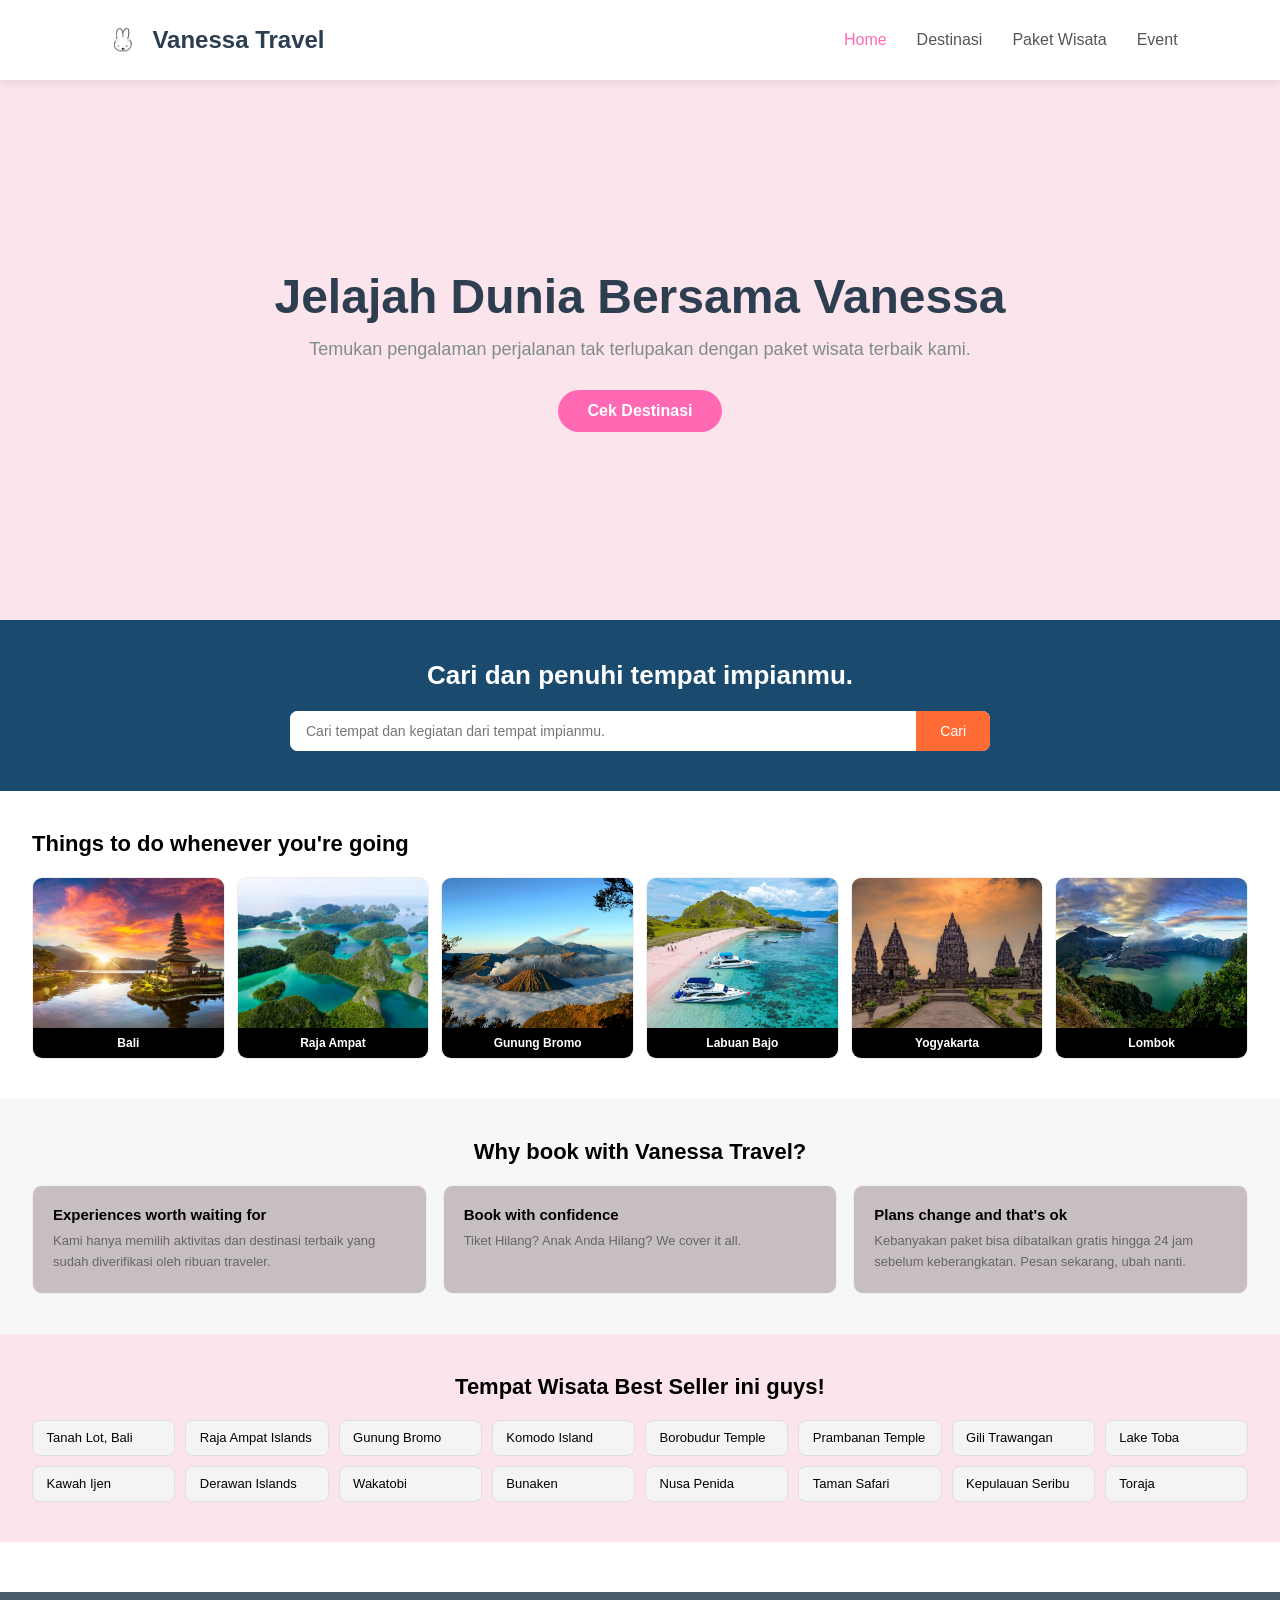
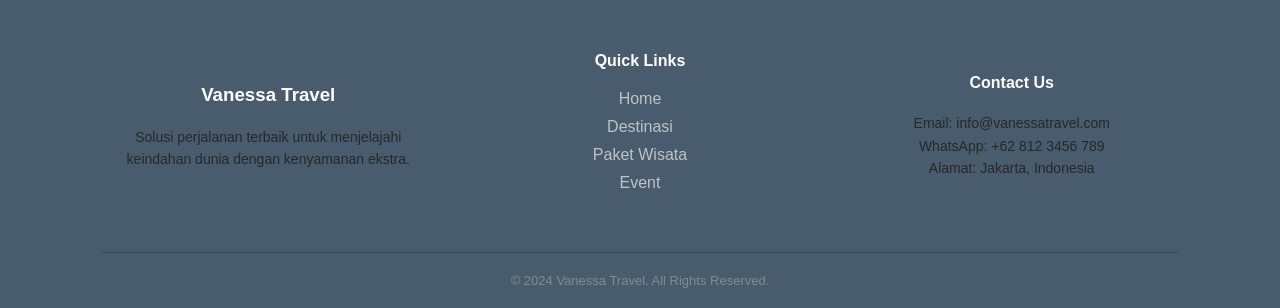
==== index.html @ c4356807 "project grid" ====
<!doctype html>
<html lang="en">

<head>
    <meta charset="UTF-8" />
    <meta name="viewport" content="width=device-width, initial-scale=1.0" />
    <title>Vanessa Travel - Jelajah Dunia</title>
    <link rel="stylesheet" href="css/vc.css">
</head>
<body>

    <header class="navbar-container">
        <div class="logo">
            <img src="Assets/logo.jpg" alt="Logo" class="logo-img">
            <span class="brand-name">Vanessa Travel</span>
        </div>
        
        <nav>
            <ul class="nav-links">
                <li><a href="index.html" class="active">Home</a></li>
                <li><a href="Destinasi.html">Destinasi</a></li>
                <li><a href="Paket Wisata.html">Paket Wisata</a></li>
                <li><a href="Event.html">Event</a></li>
            </ul>
        </nav>
    </header>

    <section class="hero-section">
        <div class="hero-content">
            <h1>Jelajah Dunia Bersama Vanessa</h1>
            <p>Temukan pengalaman perjalanan tak terlupakan dengan paket wisata terbaik kami.</p>
            <a href="Destinasi.html" class="btn-order">Cek Destinasi</a>
        </div>
    </section> 

    <section class="discover-section">
        <h2>Cari dan penuhi tempat impianmu.</h2>
        <div class="search-bar">
            <input type="text" placeholder="Cari tempat dan kegiatan dari tempat impianmu." />
            <button>Cari</button>
        </div>
    </section>

    <section class="things-section">
        <h2>Things to do whenever you're going</h2>
        <div class="city-grid">
            <div class="city-card">
                <div class="img-wrapper">
                    <img src="Assets/bali.jpg">
                    <p>Bali</p>
                <div class="city-details">
                    <h3>Bali</h3>
                    <p>Bali, atau yang dijuluki Pulau Dewata, adalah provinsi di Indonesia yang beribu kota di Denpasar. Terkenal secara global sebagai destinasi pariwisata utama, Bali memadukan keindahan alam tropis, pantai berpasir putih, pegunungan vulkanik yang subur, dan kekayaan budaya Hindu yang sangat kental.</p>
                </div>
                </div>
            </div>
            <div class="city-card">
                <div class="img-wrapper">
                    <img src="Assets/rajaampat.jpeg">
                    <p>Raja Ampat</p>
                    <div class="city-details">
                        <h3>Raja Ampat</h3>
                        <p>Raja Ampat adalah gugusan kepulauan spektakuler di Provinsi Papua Barat Daya, Indonesia, yang terkenal sebagai pusat keanekaragaman hayati laut terkaya di dunia. Kawasan ini merupakan rumah bagi lebih dari 1.500 spesies ikan dan 75% dari seluruh spesies karang keras yang ada di bumi.</p>
                </div>
                </div>
            </div>
            <div class="city-card">
                <div class="img-wrapper">
                    <img src="Assets/bromo.jpg">
                    <p>Gunung Bromo</p>
                <div class="city-details">
                    <h3>Gunung Bromo</h3>
                    <p>Gunung Bromo adalah gunung berapi aktif setinggi 2.392 meter di atas permukaan laut, yang terletak di dalam kawasan Taman Nasional Bromo Tengger Semeru, Jawa Timur. Daya tarik utamanya meliputi bentangan kaldera "lautan pasir" seluas 10 kilometer persegi, pemandangan matahari terbit yang spektakuler, dan budaya masyarakat Tengger.</p>
                </div>
                </div>
            </div>
            <div class="city-card">
                <div class="img-wrapper">
                    <img src="Assets/lajo.jpg">
                <p>Labuan Bajo</p>
                <div class="city-details">
                    <h3>Labuan Bajo</h3>
                    <p>Labuan Bajo adalah surga pariwisata super prioritas di ujung barat Flores, Nusa Tenggara Timur. Terkenal sebagai gerbang utama menuju Taman Nasional Komodo, destinasi ini memadukan keajaiban alam, satwa purba komodo, panorama pulau eksotis, serta spot kelas dunia untuk diving dan snorkeling.</p>
                </div>
                </div>
            </div>
            <div class="city-card">
                <div class="img-wrapper">
                <img src="Assets/yogya.jpg">
                <p>Yogyakarta</p>
                <div class="city-details">
                    <h3>Yogyakarta</h3>
                    <p>Yogyakarta (sering disebut Jogja) adalah ibu kota Daerah Istimewa Yogyakarta, provinsi tertua kedua di Indonesia yang memiliki status otonomi khusus. Kota ini terkenal sebagai pusat kebudayaan Jawa yang kaya, destinasi wisata unggulan, serta kota pelajar yang mempertahankan tradisi kerajaannya hingga kini.</p>
                </div>
                </div>
            </div>
            <div class="city-card">
                <div class="img-wrapper">
                    <img src="Assets/lombok.jpg">
                <p>Lombok</p>
                <div class="city-details">
                    <h3>Lombok</h3>
                    <p>Pulau Lombok adalah permata di Provinsi Nusa Tenggara Barat, terletak di timur Bali. Dihuni mayoritas Suku Sasak dan dijuluki Pulau Seribu Masjid, pulau ini terkenal dengan keindahan alam tropisnya—mulai dari pantai berpasir putih, gugusan pulau kecil eksotis (Gili), hingga megahnya Gunung Rinjani.</p>
                </div>
                </div>
            </div>
        </div>
    </section>

    <section class="why-section">
        <h2>Why book with Vanessa Travel?</h2>
        <div class="why-grid">
            <div class="why-card">
                <h3>Experiences worth waiting for</h3>
                <p>Kami hanya memilih aktivitas dan destinasi terbaik yang sudah diverifikasi oleh ribuan traveler.</p>
            </div>
            <div class="why-card">
                <h3>Book with confidence</h3>
                <p>Tiket Hilang? Anak Anda Hilang? We cover it all.</p>
            </div>
            <div class="why-card">
                <h3>Plans change and that's ok</h3>
                <p>Kebanyakan paket bisa dibatalkan gratis hingga 24 jam sebelum keberangkatan. Pesan sekarang, ubah nanti.</p>
            </div>
        </div>
    </section>

    <section class="attractions-section">
        <h2>Tempat Wisata Best Seller ini guys!</h2>
        <div class="attractions-grid">
            <div class="attraction-item"><span>Tanah Lot, Bali</span></div>
            <div class="attraction-item"><span>Raja Ampat Islands</span></div>
            <div class="attraction-item"><span>Gunung Bromo</span></div>
            <div class="attraction-item"><span>Komodo Island</span></div>
            <div class="attraction-item"><span>Borobudur Temple</span></div>
            <div class="attraction-item"><span>Prambanan Temple</span></div>
            <div class="attraction-item"><span>Gili Trawangan</span></div>
            <div class="attraction-item"><span>Lake Toba</span></div>
            <div class="attraction-item"><span>Kawah Ijen</span></div>
            <div class="attraction-item"><span>Derawan Islands</span></div>
            <div class="attraction-item"><span>Wakatobi</span></div>
            <div class="attraction-item"><span>Bunaken</span></div>
            <div class="attraction-item"><span>Nusa Penida</span></div>
            <div class="attraction-item"><span>Taman Safari</span></div>
            <div class="attraction-item"><span>Kepulauan Seribu</span></div>
            <div class="attraction-item"><span>Toraja</span></div>
        </div>
    </section>

    <footer class="main-footer">
        <div class="footer-container">
            <div class="footer-col">
                <h3>Vanessa Travel</h3>
                <p>Solusi perjalanan terbaik untuk menjelajahi keindahan dunia dengan kenyamanan ekstra.</p>
            </div>

            <div class="footer-col">
                <h4>Quick Links</h4>
                <ul>
                    <li><a href="Index.html">Home</a></li>
                    <li><a href="Destinasi.html">Destinasi</a></li>
                    <li><a href="Paket Wisata.html">Paket Wisata</a></li>
                    <li><a href="Event.html">Event</a></li>
                </ul>
            </div>

            <div class="footer-col">
                <h4>Contact Us</h4>
                <p>Email: info@vanessatravel.com</p>
                <p>WhatsApp: +62 812 3456 789</p>
                <p>Alamat: Jakarta, Indonesia</p>
            </div>
        </div>
        
        <div class="footer-bottom">
            <p>&copy; 2024 Vanessa Travel. All Rights Reserved.</p>
        </div>
    </footer>
</body>
</html>
---- css/vc.css ----
/* Reset Dasar */
* {
    margin: 0;
    padding: 0;
    box-sizing: border-box;
    font-family: 'Segoe UI', Tahoma, Geneva, Verdana, sans-serif;
}

/* Navbar Style */
.navbar-container {
    display: flex;
    justify-content: space-between;
    align-items: center;
    padding: 20px 8%;
    background-color: #fff;
    box-shadow: 0 2px 10px rgba(0,0,0,0.1);
    position: sticky;
    top: 0;
    z-index: 1000;
}

.logo {
    display: flex;
    align-items: center;
    gap: 10px;
}

.logo-img {
    height: 40px;
    border-radius: 5px;
}

.brand-name {
    font-size: 24px;
    font-weight: bold;
    color: #2c3e50;
}

.nav-links {
    list-style: none;
    display: flex;
    gap: 30px;
}

.nav-links a {
    text-decoration: none;
    color: #555;
    font-weight: 500;
    font-size: 16px;
    transition: color 0.3s;
}

.nav-links a:hover, .nav-links a.active {
    color: #ff69b4;
}

/* Hero Section (Bagian Ungu/Pink di Tengah) */
.hero-section {
    height: 60vh;
    background-color: #fce4ec;
    display: flex;
    justify-content: center;
    align-items: center;
    text-align: center;
    padding: 0 20px;
}

.hero-content h1 {
    font-size: 48px;
    color: #2c3e50;
    margin-bottom: 15px;
}

.hero-content p {
    font-size: 18px;
    color: #7f8c8d;
    margin-bottom: 30px;
}

/* Tombol */
.btn-order {
    display: inline-block;
    padding: 12px 30px;
    background-color: #ff69b4;
    color: white;
    text-decoration: none;
    border-radius: 25px;
    font-weight: bold;
    transition: transform 0.2s;
}

.btn-order:hover {
    transform: scale(1.05);
    background-color: #e05d9e;
}

.destinasi {
    text-align: center;
    padding: 100px 8%;
    text-align: center;
}

.section-title {
    font-size: 32px;
    margin-bottom: 40px;
    color: #2c3e50;
}

.destinasi-grid {
    display: flex;
    justify-content: center;
    gap: 25px;
    flex-wrap: wrap; /* Supaya otomatis ke bawah jika layar sempit */
}

.destinasi-card {
    width: 300px;
    background: #fff;
    border-radius: 15px;
    overflow: hidden;
    box-shadow: 0 4px 15px rgba(0,0,0,0.1);
    transition: transform 0.3s;
}

.destinasi-card:hover {
    transform: translateY(-10px); /* Efek melayang saat hover */
}

.destinasi-card img {
    width: 100%;
    height: 200px;
    object-fit: cover;
    padding: 20;
}

.card-info {
    padding: 20px;
    text-align: left;
    display: flex;
    flex-direction: column;
    height: 200px;
}

.card-info h3 {
    font-size: 20px;
    margin-bottom: 10px;
}

.card-info p {
    font-size: 14px;
    color: #333030;
    margin-bottom: 15px;
}

.btn-detail {
    text-decoration: none;
    color: #ff69b4;
    font-weight: bold;
    font-size: 14px;
    margin-top: auto;
    padding-top: 10px;
}

/* Container Footer Utama */
.main-footer {
    background-color: #495c6e; /* Warna gelap agar kontras dengan konten atas */
    color: white;
    padding: 60px 8% 20px;
    margin-top: 50px;
}

.footer-container {
    display: flex;
    justify-content: center;
    align-items: center;
    flex-wrap: wrap; /* Supaya rapi di HP */
    gap: 40px;
}

.footer-col {
    flex: 1; /* Membagi ruang sama rata */
    min-width: 200px;
    align-items: center;
}

.footer-col h3, .footer-col h4 {
    margin-bottom: 20px;
    color: #ffffff;
    text-align: center;
}

.footer-col p {
    font-size: 14px;
    line-height: 1.6;
    color: #262829;
    text-align: center;
}

.footer-col ul {
    list-style: none;
}

.footer-col ul li {
    margin-bottom: 10px;
    text-align: center;
}

.footer-col ul li a {
    text-decoration: none;
    color: #bdc3c7;
    transition: color 0.3s;

}

.footer-col ul li a:hover {
    color: white;
}

/* Garis Bawah & Copyright */
.footer-bottom {
    text-align: center;
    margin-top: 50px;
    padding-top: 20px;
    border-top: 1px solid #34495e;
    font-size: 13px;
    color: #7f8c8d;
}

.event-section {
    padding: 60px 8%;
    background-color: #fce4ec;
}

.event-container {
    display: flex;
    flex-direction: column;
    gap: 20px;
    max-width: 800px;
    margin: 0 auto; /* Supaya list event ada di tengah */
}

.event-item {
    display: flex;
    align-items: center;
    background: #fdf2f8; /* Pink sangat muda */
    border-left: 5px solid #ff69b4;
    padding: 20px;
    border-radius: 10px;
    box-shadow: 0 2px 5px rgba(0,0,0,0.05);
}

.event-date {
    text-align: center;
    background: #ff69b4;
    color: #fce4ec;
    padding: 10px;
    border-radius: 8px;
    min-width: 80px;
    margin-right: 25px;
}

.event-date .day {
    display: block;
    font-size: 24px;
    font-weight: bold;
}

.event-info h3 {
    margin-bottom: 5px;
    color: #2c3e50;
}

.event-info .status {
    display: inline-block;
    margin-top: 10px;
    font-size: 12px;
    font-weight: bold;
    color: #ff69b4;
    text-transform: uppercase;
}

.discover-section {
    background: #1a4b6e;
    padding: 2.5rem 2rem;
}
.discover-section h2 {
    font-size: 26px;
    color: #fff;
    margin-bottom: 1.25rem;
    text-align: center;
}
.search-bar {
    max-width: 700px;
    border-radius: 8px;
    overflow: hidden;
    background: #fff;
    display: flex;
    margin: 0 auto;
}
.search-bar input {
    flex: 1;
    padding: 0.75rem 1rem;
    border: none;
    outline: none;
    font-size: 14px;
    align-items: center;
    display: flex;
    justify-content: center;
}
.search-bar button {
    padding: 0.75rem 1.5rem;
    background: #ff6b35;
    border: none;
    color: #fff;
    font-size: 14px;
    cursor: pointer;
    align-items: center;
    display: flex;
}
.search-bar button:hover {
    background: #e55a26;
}

.things-section {
    padding: 2.5rem 2rem;
    background: #fff;
}
.things-section h2 {
    font-size: 22px;
    margin-bottom: 1.25rem;
}
.city-grid {
    display: grid;
    grid-template-columns: repeat(6, 1fr);
    gap: 12px;
}

.img-wrapper {
    position: relative;
    overflow: hidden;
}
.city-card {
    border-radius: 10px;
    overflow: hidden;
    border: 1px solid #eee;
    text-align: center;
}
.city-card img {
    width: 100%;
    height: 150px;
    object-fit: cover;
    display: block;
}
.city-card p {
    font-size: 12px;
    font-weight: 600;
    padding: 8px;
    background-color: black;
    color: white;
}

.city-details {
    position: absolute;
    top: 0;
    left: 0;
    width: 100%;
    height: 100%;
    background: rgba(0, 0, 0, 0.82);
    opacity: 0;
    transition: opacity 0.3s ease;
    display: flex;
    flex-direction: column;
    align-items: center;
    justify-content: center;
    padding: 12px;
}

.img-wrapper:hover .city-details {
    opacity: 1;
    cursor: pointer;
}

.city-details h3 {
    font-size: 13px;
    font-weight: 700;
    margin: 0 0 6px 0;
    color: #fff;
}

.city-details p {
    font-size: 11px;
    line-height: 1.5;
    margin: 0;
    text-align: center;
    color: #ccc;
}

.why-section {
    padding: 2.5rem 2rem;
    background: #f7f7f7;
}
.why-section h2 {
    font-size: 22px;
    margin-bottom: 1.25rem;
    text-align: center;
}
.why-grid {
    display: grid;
    grid-template-columns: repeat(3, 1fr);
    gap: 16px;
}
.why-card {
    background: #c7bec1;
    border: 1px solid #eee;
    border-radius: 10px;
    padding: 1.25rem;
}
.why-card h3 {
    font-size: 15px;
    margin-bottom: 0.5rem;
}
.why-card p {
    font-size: 13px;
    color: #666;
    line-height: 1.6;
}

.attractions-section {
    padding: 2.5rem 2rem;
    background: #fce4ec;
}
.attractions-section h2 {
    font-size: 22px;
    margin-bottom: 1.25rem;
    text-align: center;
}
.attractions-grid {
    display: grid;
    grid-template-columns: repeat(auto-fill, minmax(140px, 1fr));
    gap: 10px;
}
.attraction-item {
    background: #f4f4f4;
    border: 1px solid #e0e0e0;
    border-radius: 8px;
    padding: 0.6rem 0.85rem;
    font-size: 13px;
    cursor: pointer;
}
.attraction-item:hover {
    background: #eaeaea;
}
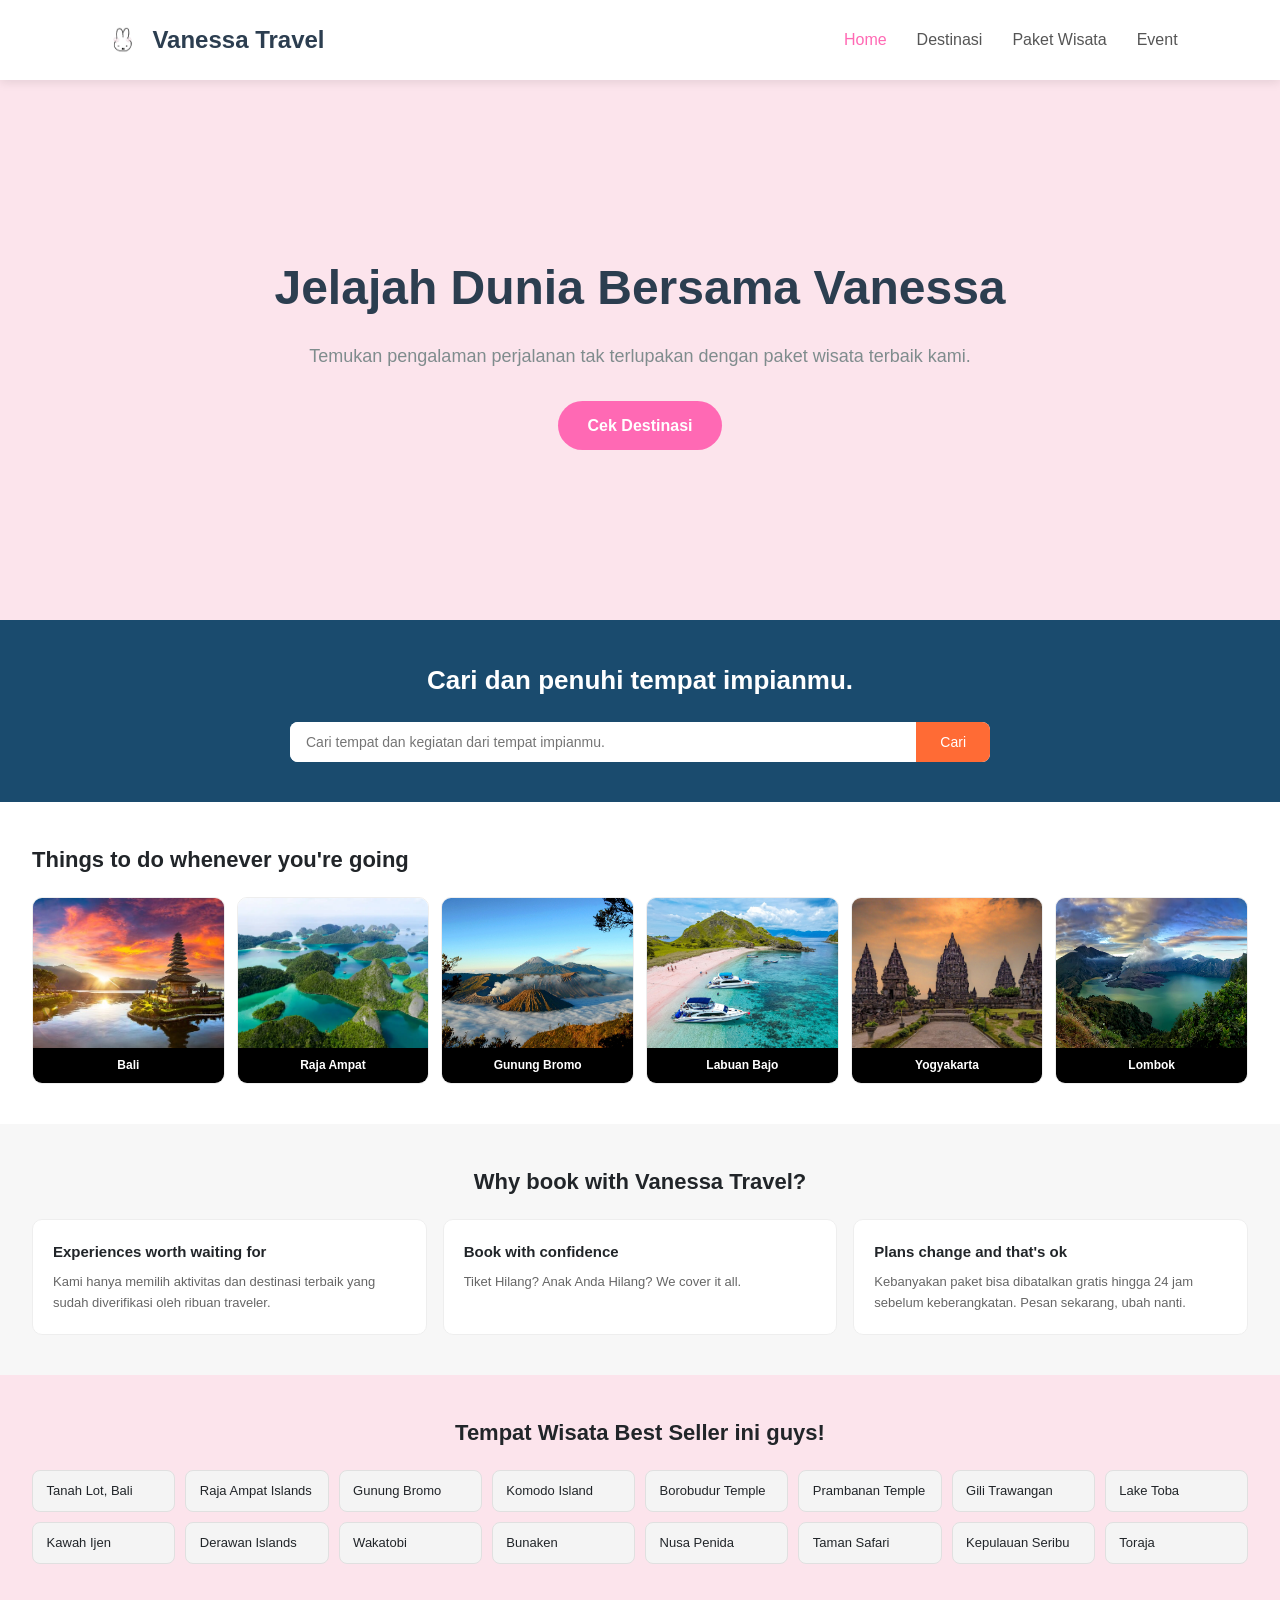
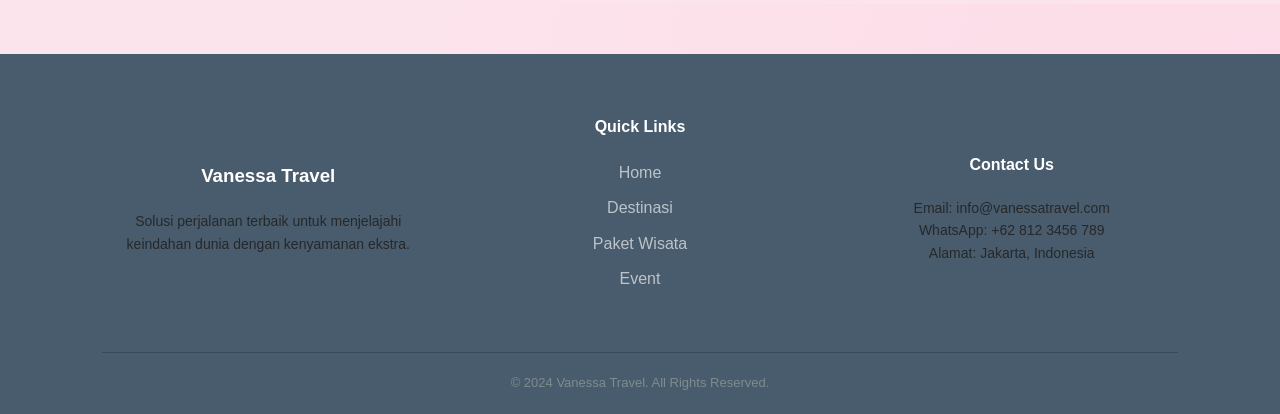
==== commit 681b44ff: "Penambahan ke2" ====
--- a/index.html
+++ b/index.html
@@ -157,7 +157,7 @@
             <div class="footer-col">
                 <h4>Quick Links</h4>
                 <ul>
-                    <li><a href="Index.html">Home</a></li>
+                    <li><a href="index.html">Home</a></li>
                     <li><a href="Destinasi.html">Destinasi</a></li>
                     <li><a href="Paket Wisata.html">Paket Wisata</a></li>
                     <li><a href="Event.html">Event</a></li>
--- a/css/vc.css
+++ b/css/vc.css
@@ -1,4 +1,3 @@
-/* Reset Dasar */
 * {
     margin: 0;
     padding: 0;
@@ -6,7 +5,35 @@
     font-family: 'Segoe UI', Tahoma, Geneva, Verdana, sans-serif;
 }
 
-/* Navbar Style */
+html {
+    scroll-behavior: smooth;
+}
+
+:root {
+    --primary: #f184d6;
+    --primary-light: #ce7d97;
+    --secondary: #3f37c9;
+    --accent: #f72585;
+    --dark: #212529;
+    --light: #f8f9fa;
+    --white: #ffffff;
+    --shadow: 0 10px 30px rgba(0, 0, 0, 0.08);
+    --shadow-hover: 0 20px 50px rgba(67, 97, 238, 0.15);
+    --transition: all 0.4s cubic-bezier(0.4, 0, 0.2, 1);
+    --radius: 24px;
+}
+
+body {
+    font-family: 'Plus Jakarta Sans', sans-serif;
+    background-color: #fce4ec;
+    background-image:
+        radial-gradient(at 0% 0%, rgba(67, 97, 238, 0.05) 0px, transparent 50%),
+        radial-gradient(at 100% 100%, rgba(247, 37, 133, 0.05) 0px, transparent 50%);
+    color: var(--dark);
+    line-height: 1.6;
+    min-height: 100vh;
+}
+
 .navbar-container {
     display: flex;
     justify-content: space-between;
@@ -54,7 +81,6 @@
     color: #ff69b4;
 }
 
-/* Hero Section (Bagian Ungu/Pink di Tengah) */
 .hero-section {
     height: 60vh;
     background-color: #fce4ec;
@@ -77,7 +103,6 @@
     margin-bottom: 30px;
 }
 
-/* Tombol */
 .btn-order {
     display: inline-block;
     padding: 12px 30px;
@@ -97,7 +122,6 @@
 .destinasi {
     text-align: center;
     padding: 100px 8%;
-    text-align: center;
 }
 
 .section-title {
@@ -110,7 +134,7 @@
     display: flex;
     justify-content: center;
     gap: 25px;
-    flex-wrap: wrap; /* Supaya otomatis ke bawah jika layar sempit */
+    flex-wrap: wrap;
 }
 
 .destinasi-card {
@@ -123,14 +147,13 @@
 }
 
 .destinasi-card:hover {
-    transform: translateY(-10px); /* Efek melayang saat hover */
+    transform: translateY(-10px);
 }
 
 .destinasi-card img {
     width: 100%;
     height: 200px;
     object-fit: cover;
-    padding: 20;
 }
 
 .card-info {
@@ -161,9 +184,156 @@
     padding-top: 10px;
 }
 
-/* Container Footer Utama */
+.page-wrapper {
+    max-width: 1200px;
+    margin: 0 auto;
+    padding: 80px 20px;
+}
+
+.page-header {
+    text-align: center;
+    margin-bottom: 60px;
+}
+
+.page-header h1 {
+    font-family: 'Outfit', sans-serif;
+    font-size: 3rem;
+    font-weight: 800;
+    margin-bottom: 12px;
+    color: var(--dark);
+    letter-spacing: -1px;
+}
+
+.page-header .highlight {
+    background: linear-gradient(90deg, var(--primary), var(--accent));
+    -webkit-background-clip: text;
+    -webkit-text-fill-color: transparent;
+}
+
+.page-header p {
+    color: #6c757d;
+    font-size: 1.1rem;
+    font-weight: 500;
+}
+
+.product-grid {
+    display: flex;
+    flex-wrap: wrap;
+    justify-content: center;
+    gap: 30px;
+}
+
+.product-card {
+    background: var(--white);
+    width: 350px;
+    border-radius: var(--radius);
+    overflow: hidden;
+    box-shadow: var(--shadow);
+    transition: var(--transition);
+    border: 1px solid rgba(255, 255, 255, 0.5);
+    position: relative;
+    display: flex;
+    flex-direction: column;
+}
+
+.product-card:hover {
+    transform: translateY(-12px);
+    box-shadow: var(--shadow-hover);
+}
+
+.image-box {
+    position: relative;
+    height: 240px;
+    overflow: hidden;
+    background: #e9ecef;
+}
+
+.image-box img {
+    width: 100%;
+    height: 100%;
+    object-fit: cover;
+    transition: var(--transition);
+}
+
+.product-card:hover .image-box img {
+    transform: scale(1.1);
+}
+
+.badge {
+    position: absolute;
+    top: 20px;
+    right: 20px;
+    background: var(--primary);
+    color: var(--white);
+    padding: 6px 16px;
+    border-radius: 50px;
+    font-size: 0.75rem;
+    font-weight: 700;
+    text-transform: uppercase;
+    letter-spacing: 0.5px;
+    box-shadow: 0 4px 12px rgba(67, 97, 238, 0.3);
+}
+
+.badge.sale {
+    background: var(--accent);
+    box-shadow: 0 4px 12px rgba(247, 37, 133, 0.3);
+}
+
+.content {
+    padding: 28px;
+    flex-grow: 1;
+    display: flex;
+    flex-direction: column;
+}
+
+.nama-barang {
+    font-family: 'Outfit', sans-serif;
+    font-size: 1.5rem;
+    font-weight: 700;
+    margin-bottom: 12px;
+    color: var(--dark);
+}
+
+.deskripsi-barang {
+    color: #6c757d;
+    font-size: 0.95rem;
+    margin-bottom: 24px;
+    flex-grow: 1;
+}
+
+.footer {
+    display: flex;
+    align-items: center;
+    justify-content: space-between;
+    padding-top: 20px;
+    border-top: 1px solid #f1f3f5;
+}
+
+.harga-barang {
+    color: var(--primary);
+    font-size: 1.25rem;
+    font-weight: 800;
+}
+
+.buy-btn {
+    background: var(--dark);
+    color: var(--white);
+    border: none;
+    padding: 10px 20px;
+    border-radius: 12px;
+    font-weight: 600;
+    cursor: pointer;
+    transition: var(--transition);
+}
+
+.buy-btn:hover {
+    background: var(--primary);
+    transform: scale(1.05);
+    box-shadow: 0 5px 15px rgba(67, 97, 238, 0.3);
+}
+
 .main-footer {
-    background-color: #495c6e; /* Warna gelap agar kontras dengan konten atas */
+    background-color: #495c6e;
     color: white;
     padding: 60px 8% 20px;
     margin-top: 50px;
@@ -173,12 +343,12 @@
     display: flex;
     justify-content: center;
     align-items: center;
-    flex-wrap: wrap; /* Supaya rapi di HP */
+    flex-wrap: wrap;
     gap: 40px;
 }
 
 .footer-col {
-    flex: 1; /* Membagi ruang sama rata */
+    flex: 1;
     min-width: 200px;
     align-items: center;
 }
@@ -209,14 +379,12 @@
     text-decoration: none;
     color: #bdc3c7;
     transition: color 0.3s;
-
 }
 
 .footer-col ul li a:hover {
     color: white;
 }
 
-/* Garis Bawah & Copyright */
 .footer-bottom {
     text-align: center;
     margin-top: 50px;
@@ -236,13 +404,13 @@
     flex-direction: column;
     gap: 20px;
     max-width: 800px;
-    margin: 0 auto; /* Supaya list event ada di tengah */
+    margin: 0 auto;
 }
 
 .event-item {
     display: flex;
     align-items: center;
-    background: #fdf2f8; /* Pink sangat muda */
+    background: #fdf2f8;
     border-left: 5px solid #ff69b4;
     padding: 20px;
     border-radius: 10px;
@@ -283,12 +451,14 @@
     background: #1a4b6e;
     padding: 2.5rem 2rem;
 }
+
 .discover-section h2 {
     font-size: 26px;
     color: #fff;
     margin-bottom: 1.25rem;
     text-align: center;
 }
+
 .search-bar {
     max-width: 700px;
     border-radius: 8px;
@@ -297,16 +467,15 @@
     display: flex;
     margin: 0 auto;
 }
+
 .search-bar input {
     flex: 1;
     padding: 0.75rem 1rem;
     border: none;
     outline: none;
     font-size: 14px;
-    align-items: center;
-    display: flex;
-    justify-content: center;
-}
+}
+
 .search-bar button {
     padding: 0.75rem 1.5rem;
     background: #ff6b35;
@@ -314,9 +483,8 @@
     color: #fff;
     font-size: 14px;
     cursor: pointer;
-    align-items: center;
-    display: flex;
-}
+}
+
 .search-bar button:hover {
     background: #e55a26;
 }
@@ -325,10 +493,12 @@
     padding: 2.5rem 2rem;
     background: #fff;
 }
+
 .things-section h2 {
     font-size: 22px;
     margin-bottom: 1.25rem;
 }
+
 .city-grid {
     display: grid;
     grid-template-columns: repeat(6, 1fr);
@@ -339,18 +509,21 @@
     position: relative;
     overflow: hidden;
 }
+
 .city-card {
     border-radius: 10px;
     overflow: hidden;
     border: 1px solid #eee;
     text-align: center;
 }
+
 .city-card img {
     width: 100%;
     height: 150px;
     object-fit: cover;
     display: block;
 }
+
 .city-card p {
     font-size: 12px;
     font-weight: 600;
@@ -399,26 +572,31 @@
     padding: 2.5rem 2rem;
     background: #f7f7f7;
 }
+
 .why-section h2 {
     font-size: 22px;
     margin-bottom: 1.25rem;
     text-align: center;
 }
+
 .why-grid {
     display: grid;
     grid-template-columns: repeat(3, 1fr);
     gap: 16px;
 }
+
 .why-card {
-    background: #c7bec1;
+    background: #fff;
     border: 1px solid #eee;
     border-radius: 10px;
     padding: 1.25rem;
 }
+
 .why-card h3 {
     font-size: 15px;
     margin-bottom: 0.5rem;
 }
+
 .why-card p {
     font-size: 13px;
     color: #666;
@@ -429,16 +607,19 @@
     padding: 2.5rem 2rem;
     background: #fce4ec;
 }
+
 .attractions-section h2 {
     font-size: 22px;
     margin-bottom: 1.25rem;
     text-align: center;
 }
+
 .attractions-grid {
     display: grid;
     grid-template-columns: repeat(auto-fill, minmax(140px, 1fr));
     gap: 10px;
 }
+
 .attraction-item {
     background: #f4f4f4;
     border: 1px solid #e0e0e0;
@@ -447,6 +628,273 @@
     font-size: 13px;
     cursor: pointer;
 }
+
 .attraction-item:hover {
     background: #eaeaea;
 }
+
+@media (max-width: 768px) {
+    .navbar-container {
+        flex-direction: column;
+        gap: 12px;
+        text-align: center;
+        padding: 16px 5%;
+    }
+
+    .nav-links {
+        gap: 16px;
+        flex-wrap: wrap;
+        justify-content: center;
+    }
+
+    .hero-section {
+        height: auto;
+        padding: 50px 20px;
+    }
+
+    .hero-content h1 {
+        font-size: 32px;
+    }
+
+    .search-bar {
+        flex-direction: column;
+    }
+
+    .search-bar input,
+    .search-bar button {
+        width: 100%;
+    }
+
+    .city-grid {
+        grid-template-columns: repeat(2, 1fr);
+    }
+
+    .why-grid {
+        grid-template-columns: 1fr;
+    }
+
+    .destinasi-grid {
+        flex-direction: column;
+        align-items: center;
+    }
+
+    .destinasi-card {
+        width: 100%;
+        max-width: 500px;
+    }
+
+    .event-item {
+        flex-direction: column;
+        align-items: flex-start;
+        gap: 12px;
+    }
+
+    .event-date {
+        margin-right: 0;
+    }
+
+    .product-card {
+        width: 100%;
+        max-width: 400px;
+    }
+
+    .footer-container {
+        flex-direction: column;
+        text-align: center;
+        align-items: center;
+    }
+
+    .footer-col {
+        width: 100%;
+    }
+
+    .discover-section
+    {
+        padding: 2rem 1rem;
+        text-align: center;
+    }
+
+    .search-bar input {
+        text-align: center;
+    }
+
+    .navbar-container,
+    .hero-content,
+    .destinasi-card,
+    .product-card,
+    .why-card,
+    .city-card,
+    .event-item,
+    .main-footer {
+        animation-name: fadeInY;
+    }
+}
+
+@media (max-width: 480px) {
+    .brand-name {
+        font-size: 20px;
+    }
+
+    .nav-links a {
+        font-size: 13px;
+    }
+
+    .hero-content h1 {
+        font-size: 24px;
+    }
+
+    .hero-content p {
+        font-size: 14px;
+    }
+
+    .section-title {
+        font-size: 24px;
+    }
+
+    .city-grid {
+        grid-template-columns: 1fr;
+    }
+
+    .destinasi-card {
+        width: 100%;
+    }
+
+    .page-header h1 {
+        font-size: 2rem;
+    }
+
+    .product-card {
+        width: 100%;
+    }
+
+    .attractions-grid {
+        grid-template-columns: repeat(2, 1fr);
+    }
+
+    .footer-bottom {
+        font-size: 12px;
+    }
+    .navbar-container,
+    .hero-content,
+    .destinasi-card,
+    .product-card,
+    .why-card,
+    .city-card,
+    .event-item,
+    .main-footer {
+        animation-name: fadeInX;
+    }
+}
+
+@keyframes fadeInX {
+    from {
+        opacity: 0;
+        transform: translateX(-40px);
+    }
+    to {
+        opacity: 1;
+        transform: translateX(0);
+    }
+}
+
+@keyframes fadeInY {
+    from {
+        opacity: 0;
+        transform: translateY(-40px);
+    }
+    to {
+        opacity: 1;
+        transform: translateY(0);
+    }
+}
+
+.navbar-container {
+    animation: fadeInX 0.6s ease forwards;
+}
+
+.hero-content {
+    animation: fadeInX 0.7s ease forwards;
+}
+
+.destinasi-card {
+    animation: fadeInY 0.6s ease forwards;
+}
+
+.destinasi-card:nth-child(1) {
+    animation-delay: 0s;
+}
+
+.destinasi-card:nth-child(2) {
+    animation-delay: 0.15s;
+}
+
+.destinasi-card:nth-child(3) {
+    animation-delay: 0.3s;
+}
+
+.product-card {
+    animation: fadeInY 0.6s ease forwards;
+}
+
+.product-card:nth-child(1) {
+    animation-delay: 0s;
+}
+.product-card:nth-child(2) {
+    animation-delay: 0.15s;
+}
+.product-card:nth-child(3) {
+    animation-delay: 0.3s;
+}
+.product-card:nth-child(4) {
+    animation-delay: 0.45s;
+}
+.product-card:nth-child(5) {
+    animation-delay: 0.6s;
+}
+.why-card {
+    animation: fadeInY 0.6s ease forwards;
+}
+
+.why-card:nth-child(1) {
+    animation-delay: 0s;
+}
+.why-card:nth-child(2) {
+    animation-delay: 0.15s;
+}
+.why-card:nth-child(3) {
+    animation-delay: 0.3s;
+}
+.city-card {
+    animation: fadeInY 0.5s ease forwards;
+}
+
+.city-card:nth-child(1) {
+    animation-delay: 0s;
+}
+.city-card:nth-child(2) {
+    animation-delay: 0.1s;
+}
+.city-card:nth-child(3) {
+    animation-delay: 0.2s;
+}
+.city-card:nth-child(4) {
+    animation-delay: 0.3s;
+}
+.city-card:nth-child(5) {
+    animation-delay: 0.4s;
+}
+.city-card:nth-child(6) {
+    animation-delay: 0.5s;
+}
+.event-item {
+    animation: fadeInY 0.6s ease forwards;
+}
+.event-item:nth-child(1) {
+    animation-delay: 0s;
+}
+.event-item:nth-child(2) {
+    animation-delay: 0.15s;
+}
+.main-footer {
+    animation: fadeInY 0.6s ease forwards;
+}
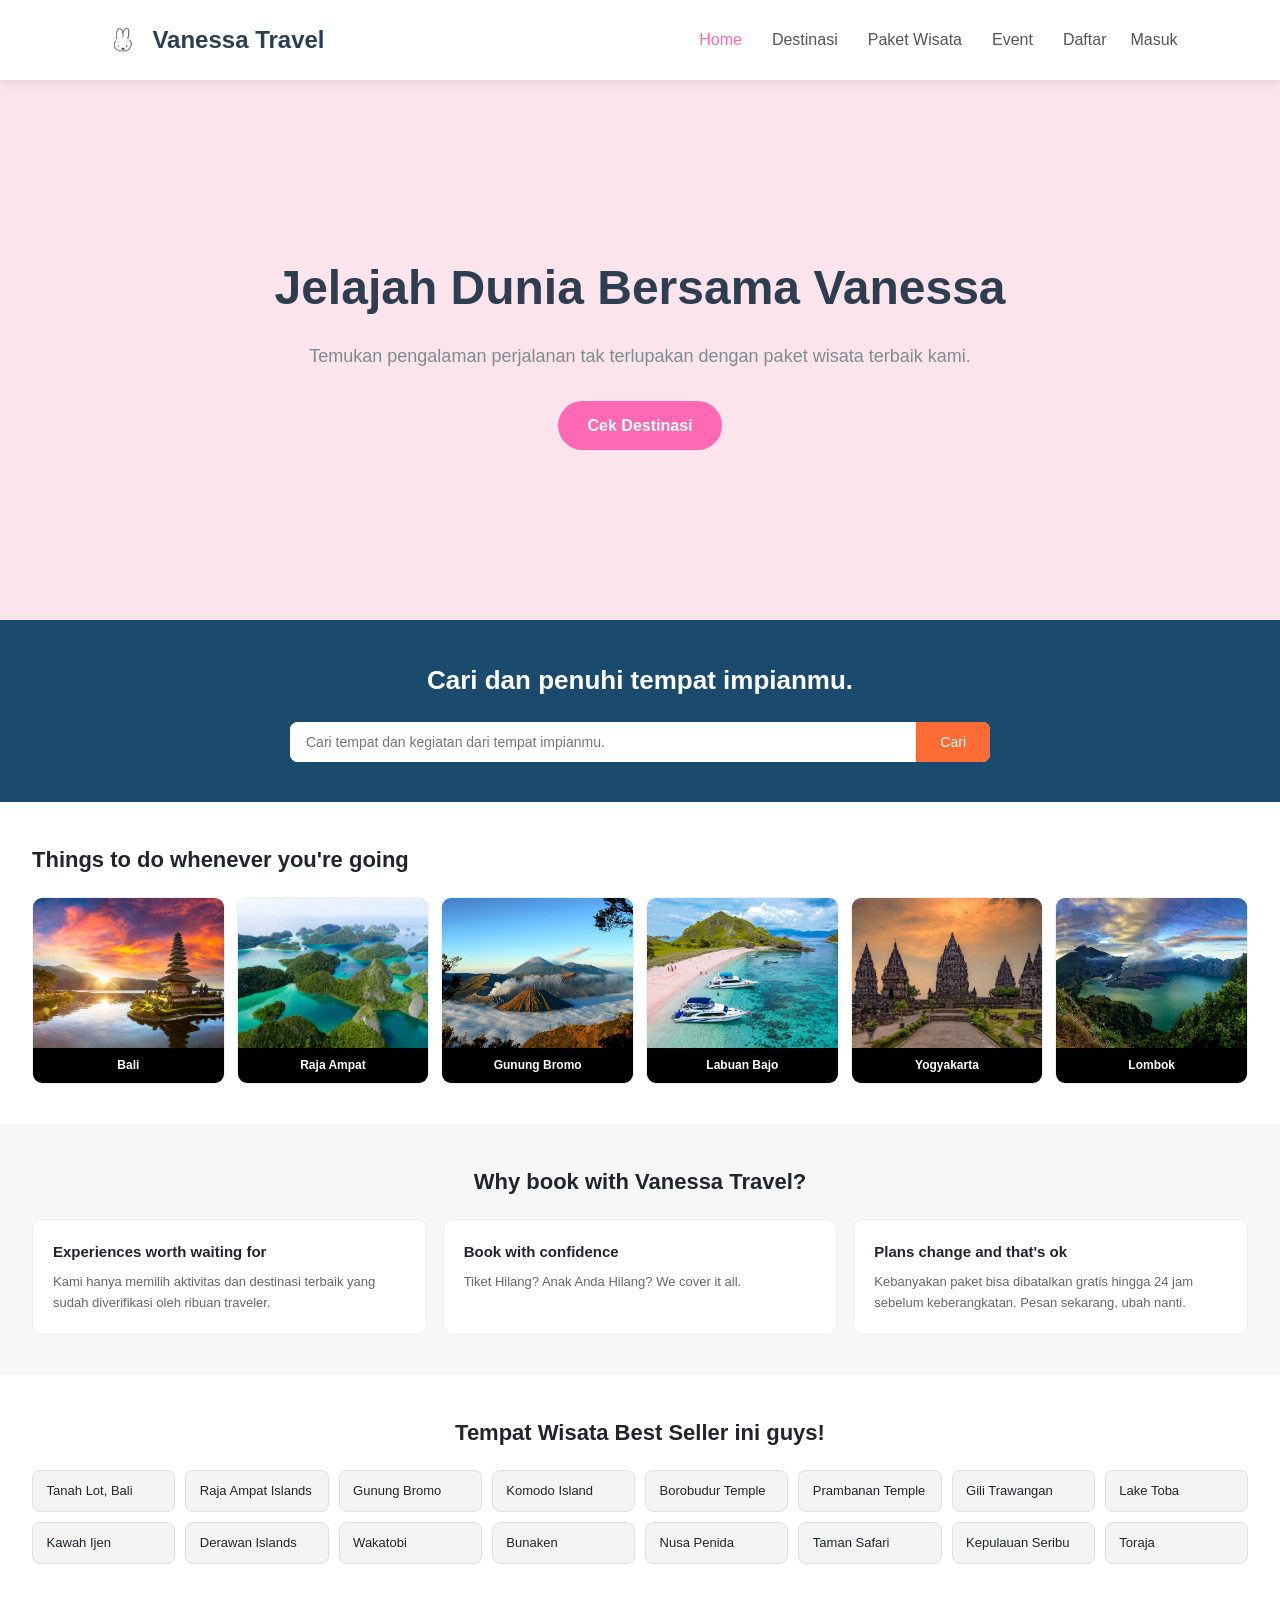
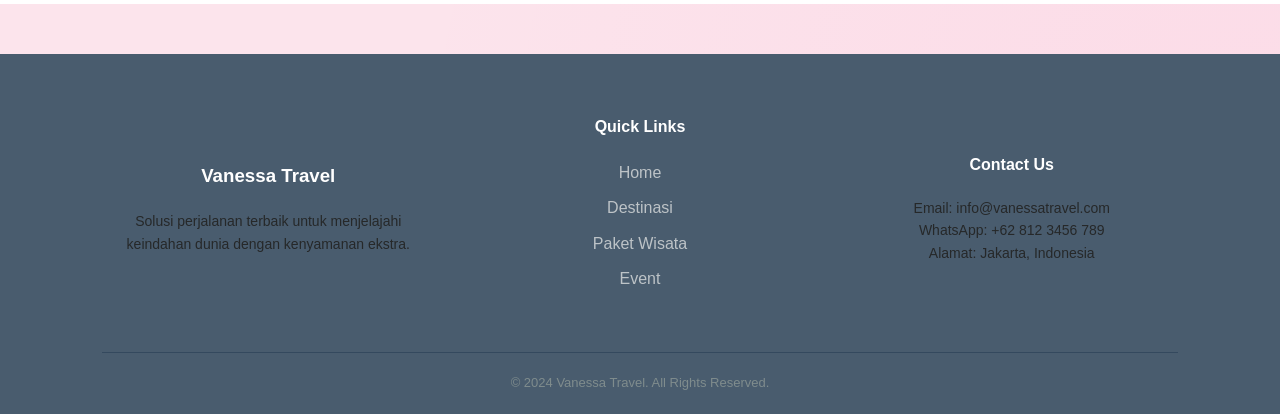
==== commit 154d433c: "Penambahan ke tiga" ====
--- a/index.html
+++ b/index.html
@@ -1,38 +1,43 @@
 <!doctype html>
 <html lang="en">
-
+ 
 <head>
     <meta charset="UTF-8" />
     <meta name="viewport" content="width=device-width, initial-scale=1.0" />
     <title>Vanessa Travel - Jelajah Dunia</title>
-    <link rel="stylesheet" href="css/vc.css">
+    <link rel="stylesheet" href="css/stylee.css">
+    <link rel="stylesheet" href="css/auth.css">
 </head>
 <body>
-
+ 
     <header class="navbar-container">
         <div class="logo">
             <img src="Assets/logo.jpg" alt="Logo" class="logo-img">
             <span class="brand-name">Vanessa Travel</span>
         </div>
-        
+       
         <nav>
             <ul class="nav-links">
                 <li><a href="index.html" class="active">Home</a></li>
                 <li><a href="Destinasi.html">Destinasi</a></li>
                 <li><a href="Paket Wisata.html">Paket Wisata</a></li>
                 <li><a href="Event.html">Event</a></li>
+                <li id="navAuth">
+                <a href="Register.html">Daftar</a>
+                <a href="Login.html">Masuk</a>
+                </li>
             </ul>
         </nav>
     </header>
-
+ 
     <section class="hero-section">
         <div class="hero-content">
             <h1>Jelajah Dunia Bersama Vanessa</h1>
             <p>Temukan pengalaman perjalanan tak terlupakan dengan paket wisata terbaik kami.</p>
             <a href="Destinasi.html" class="btn-order">Cek Destinasi</a>
         </div>
-    </section> 
-
+    </section>
+ 
     <section class="discover-section">
         <h2>Cari dan penuhi tempat impianmu.</h2>
         <div class="search-bar">
@@ -40,7 +45,7 @@
             <button>Cari</button>
         </div>
     </section>
-
+ 
     <section class="things-section">
         <h2>Things to do whenever you're going</h2>
         <div class="city-grid">
@@ -106,7 +111,7 @@
             </div>
         </div>
     </section>
-
+ 
     <section class="why-section">
         <h2>Why book with Vanessa Travel?</h2>
         <div class="why-grid">
@@ -124,7 +129,7 @@
             </div>
         </div>
     </section>
-
+ 
     <section class="attractions-section">
         <h2>Tempat Wisata Best Seller ini guys!</h2>
         <div class="attractions-grid">
@@ -146,14 +151,14 @@
             <div class="attraction-item"><span>Toraja</span></div>
         </div>
     </section>
-
+ 
     <footer class="main-footer">
         <div class="footer-container">
             <div class="footer-col">
                 <h3>Vanessa Travel</h3>
                 <p>Solusi perjalanan terbaik untuk menjelajahi keindahan dunia dengan kenyamanan ekstra.</p>
             </div>
-
+ 
             <div class="footer-col">
                 <h4>Quick Links</h4>
                 <ul>
@@ -163,7 +168,7 @@
                     <li><a href="Event.html">Event</a></li>
                 </ul>
             </div>
-
+ 
             <div class="footer-col">
                 <h4>Contact Us</h4>
                 <p>Email: info@vanessatravel.com</p>
@@ -171,10 +176,22 @@
                 <p>Alamat: Jakarta, Indonesia</p>
             </div>
         </div>
-        
+       
         <div class="footer-bottom">
             <p>&copy; 2024 Vanessa Travel. All Rights Reserved.</p>
         </div>
     </footer>
+    <script>
+        const namaTersimpan = localStorage.getItem("namaPengguna");
+        const navAuth = document.getElementById("navAuth");
+        if (namaTersimpan) {
+            navAuth.innerHTML = `Hello, ${namaTersimpan} ! <a href = "#" id="tombolKeluar"> Keluar </a>`;
+            document.getElementById("tombolKeluar").addEventListener('click', function (e) {
+                e.preventDefault();
+                localStorage.removeItem("namaPengguna");
+                window.location.reload();
+            })
+        }
+    </script>
 </body>
 </html>
--- a/css/stylee.css
+++ b/css/stylee.css
@@ -0,0 +1,901 @@
+* {
+    margin: 0;
+    padding: 0;
+    box-sizing: border-box;
+    font-family: 'Segoe UI', Tahoma, Geneva, Verdana, sans-serif;
+}
+ 
+html {
+    scroll-behavior: smooth;
+}
+ 
+:root {
+    --primary: #f184d6;
+    --primary-light: #ce7d97;
+    --secondary: #3f37c9;
+    --accent: #f72585;
+    --dark: #212529;
+    --light: #f8f9fa;
+    --white: #ffffff;
+    --shadow: 0 10px 30px rgba(0, 0, 0, 0.08);
+    --shadow-hover: 0 20px 50px rgba(67, 97, 238, 0.15);
+    --transition: all 0.4s cubic-bezier(0.4, 0, 0.2, 1);
+    --radius: 24px;
+}
+ 
+body {
+    font-family: 'Plus Jakarta Sans', sans-serif;
+    background-color: #fce4ec;
+    background-image:
+        radial-gradient(at 0% 0%, rgba(67, 97, 238, 0.05) 0px, transparent 50%),
+        radial-gradient(at 100% 100%, rgba(247, 37, 133, 0.05) 0px, transparent 50%);
+    color: var(--dark);
+    line-height: 1.6;
+    min-height: 100vh;
+}
+ 
+.navbar-container {
+    display: flex;
+    justify-content: space-between;
+    align-items: center;
+    padding: 20px 8%;
+    background-color: #fff;
+    box-shadow: 0 2px 10px rgba(0,0,0,0.1);
+    position: sticky;
+    top: 0;
+    z-index: 1000;
+}
+ 
+.logo {
+    display: flex;
+    align-items: center;
+    gap: 10px;
+}
+ 
+.logo-img {
+    height: 40px;
+    border-radius: 5px;
+}
+ 
+.brand-name {
+    font-size: 24px;
+    font-weight: bold;
+    color: #2c3e50;
+}
+ 
+.nav-links {
+    list-style: none;
+    display: flex;
+    gap: 30px;
+}
+ 
+.nav-links a {
+    text-decoration: none;
+    color: #555;
+    font-weight: 500;
+    font-size: 16px;
+    transition: color 0.3s;
+}
+ 
+.nav-links a:hover, .nav-links a.active {
+    color: #ff69b4;
+}
+ 
+.hero-section {
+    height: 60vh;
+    background-color: #fce4ec;
+    display: flex;
+    justify-content: center;
+    align-items: center;
+    text-align: center;
+    padding: 0 20px;
+}
+ 
+.hero-content h1 {
+    font-size: 48px;
+    color: #2c3e50;
+    margin-bottom: 15px;
+}
+ 
+.hero-content p {
+    font-size: 18px;
+    color: #7f8c8d;
+    margin-bottom: 30px;
+}
+ 
+.btn-order {
+    display: inline-block;
+    padding: 12px 30px;
+    background-color: #ff69b4;
+    color: white;
+    text-decoration: none;
+    border-radius: 25px;
+    font-weight: bold;
+    transition: transform 0.2s;
+}
+ 
+.btn-order:hover {
+    transform: scale(1.05);
+    background-color: #e05d9e;
+}
+ 
+.destinasi {
+    text-align: center;
+    padding: 100px 8%;
+}
+ 
+.section-title {
+    font-size: 32px;
+    margin-bottom: 40px;
+    color: #2c3e50;
+}
+ 
+.destinasi-grid {
+    display: flex;
+    justify-content: center;
+    gap: 25px;
+    flex-wrap: wrap;
+}
+ 
+.destinasi-card {
+    width: 300px;
+    background: #fff;
+    border-radius: 15px;
+    overflow: hidden;
+    box-shadow: 0 4px 15px rgba(0,0,0,0.1);
+    transition: transform 0.3s;
+}
+ 
+.destinasi-card:hover {
+    transform: translateY(-10px);
+}
+ 
+.destinasi-card img {
+    width: 100%;
+    height: 200px;
+    object-fit: cover;
+}
+ 
+.card-info {
+    padding: 20px;
+    text-align: left;
+    display: flex;
+    flex-direction: column;
+    height: 200px;
+}
+ 
+.card-info h3 {
+    font-size: 20px;
+    margin-bottom: 10px;
+}
+ 
+.card-info p {
+    font-size: 14px;
+    color: #333030;
+    margin-bottom: 15px;
+}
+ 
+.btn-detail {
+    text-decoration: none;
+    color: #ff69b4;
+    font-weight: bold;
+    font-size: 14px;
+    margin-top: auto;
+    padding-top: 10px;
+}
+ 
+.page-wrapper {
+    max-width: 1200px;
+    margin: 0 auto;
+    padding: 80px 20px;
+}
+ 
+.page-header {
+    text-align: center;
+    margin-bottom: 60px;
+}
+ 
+.page-header h1 {
+    font-family: 'Outfit', sans-serif;
+    font-size: 3rem;
+    font-weight: 800;
+    margin-bottom: 12px;
+    color: var(--dark);
+    letter-spacing: -1px;
+}
+ 
+.page-header .highlight {
+    background: linear-gradient(90deg, var(--primary), var(--accent));
+    -webkit-background-clip: text;
+    -webkit-text-fill-color: transparent;
+}
+ 
+.page-header p {
+    color: #6c757d;
+    font-size: 1.1rem;
+    font-weight: 500;
+}
+ 
+.product-grid {
+    display: flex;
+    flex-wrap: wrap;
+    justify-content: center;
+    gap: 30px;
+}
+ 
+.product-card {
+    background: var(--white);
+    width: 350px;
+    border-radius: var(--radius);
+    overflow: hidden;
+    box-shadow: var(--shadow);
+    transition: var(--transition);
+    border: 1px solid rgba(255, 255, 255, 0.5);
+    position: relative;
+    display: flex;
+    flex-direction: column;
+}
+ 
+.product-card:hover {
+    transform: translateY(-12px);
+    box-shadow: var(--shadow-hover);
+}
+ 
+.image-box {
+    position: relative;
+    height: 240px;
+    overflow: hidden;
+    background: #e9ecef;
+}
+ 
+.image-box img {
+    width: 100%;
+    height: 100%;
+    object-fit: cover;
+    transition: var(--transition);
+}
+ 
+.product-card:hover .image-box img {
+    transform: scale(1.1);
+}
+ 
+.badge {
+    position: absolute;
+    top: 20px;
+    right: 20px;
+    background: var(--primary);
+    color: var(--white);
+    padding: 6px 16px;
+    border-radius: 50px;
+    font-size: 0.75rem;
+    font-weight: 700;
+    text-transform: uppercase;
+    letter-spacing: 0.5px;
+    box-shadow: 0 4px 12px rgba(67, 97, 238, 0.3);
+}
+ 
+.badge.sale {
+    background: var(--accent);
+    box-shadow: 0 4px 12px rgba(247, 37, 133, 0.3);
+}
+ 
+.content {
+    padding: 28px;
+    flex-grow: 1;
+    display: flex;
+    flex-direction: column;
+}
+ 
+.nama-barang {
+    font-family: 'Outfit', sans-serif;
+    font-size: 1.5rem;
+    font-weight: 700;
+    margin-bottom: 12px;
+    color: var(--dark);
+}
+ 
+.deskripsi-barang {
+    color: #6c757d;
+    font-size: 0.95rem;
+    margin-bottom: 24px;
+    flex-grow: 1;
+}
+ 
+.footer {
+    display: flex;
+    align-items: center;
+    justify-content: space-between;
+    padding-top: 20px;
+    border-top: 1px solid #f1f3f5;
+}
+ 
+.harga-barang {
+    color: var(--primary);
+    font-size: 1.25rem;
+    font-weight: 800;
+}
+ 
+.buy-btn {
+    background: var(--dark);
+    color: var(--white);
+    border: none;
+    padding: 10px 20px;
+    border-radius: 12px;
+    font-weight: 600;
+    cursor: pointer;
+    transition: var(--transition);
+}
+ 
+.buy-btn:hover {
+    background: var(--primary);
+    transform: scale(1.05);
+    box-shadow: 0 5px 15px rgba(67, 97, 238, 0.3);
+}
+ 
+.main-footer {
+    background-color: #495c6e;
+    color: white;
+    padding: 60px 8% 20px;
+    margin-top: 50px;
+}
+ 
+.footer-container {
+    display: flex;
+    justify-content: center;
+    align-items: center;
+    flex-wrap: wrap;
+    gap: 40px;
+}
+ 
+.footer-col {
+    flex: 1;
+    min-width: 200px;
+    align-items: center;
+}
+ 
+.footer-col h3, .footer-col h4 {
+    margin-bottom: 20px;
+    color: #ffffff;
+    text-align: center;
+}
+ 
+.footer-col p {
+    font-size: 14px;
+    line-height: 1.6;
+    color: #262829;
+    text-align: center;
+}
+ 
+.footer-col ul {
+    list-style: none;
+}
+ 
+.footer-col ul li {
+    margin-bottom: 10px;
+    text-align: center;
+}
+ 
+.footer-col ul li a {
+    text-decoration: none;
+    color: #bdc3c7;
+    transition: color 0.3s;
+}
+ 
+.footer-col ul li a:hover {
+    color: white;
+}
+ 
+.footer-bottom {
+    text-align: center;
+    margin-top: 50px;
+    padding-top: 20px;
+    border-top: 1px solid #34495e;
+    font-size: 13px;
+    color: #7f8c8d;
+}
+ 
+.event-section {
+    padding: 60px 8%;
+    background-color: #fce4ec;
+}
+ 
+.event-container {
+    display: flex;
+    flex-direction: column;
+    gap: 20px;
+    max-width: 800px;
+    margin: 0 auto;
+}
+ 
+.event-item {
+    display: flex;
+    align-items: center;
+    background: #fdf2f8;
+    border-left: 5px solid #ff69b4;
+    padding: 20px;
+    border-radius: 10px;
+    box-shadow: 0 2px 5px rgba(0,0,0,0.05);
+}
+ 
+.event-date {
+    text-align: center;
+    background: #ff69b4;
+    color: #fce4ec;
+    padding: 10px;
+    border-radius: 8px;
+    min-width: 80px;
+    margin-right: 25px;
+}
+ 
+.event-date .day {
+    display: block;
+    font-size: 24px;
+    font-weight: bold;
+}
+ 
+.event-info h3 {
+    margin-bottom: 5px;
+    color: #2c3e50;
+}
+ 
+.event-info .status {
+    display: inline-block;
+    margin-top: 10px;
+    font-size: 12px;
+    font-weight: bold;
+    color: #ff69b4;
+    text-transform: uppercase;
+}
+ 
+.discover-section {
+    background: #1a4b6e;
+    padding: 2.5rem 2rem;
+}
+ 
+.discover-section h2 {
+    font-size: 26px;
+    color: #fff;
+    margin-bottom: 1.25rem;
+    text-align: center;
+}
+ 
+.search-bar {
+    max-width: 700px;
+    border-radius: 8px;
+    overflow: hidden;
+    background: #fff;
+    display: flex;
+    margin: 0 auto;
+}
+ 
+.search-bar input {
+    flex: 1;
+    padding: 0.75rem 1rem;
+    border: none;
+    outline: none;
+    font-size: 14px;
+}
+ 
+.search-bar button {
+    padding: 0.75rem 1.5rem;
+    background: #ff6b35;
+    border: none;
+    color: #fff;
+    font-size: 14px;
+    cursor: pointer;
+}
+ 
+.search-bar button:hover {
+    background: #e55a26;
+}
+ 
+.things-section {
+    padding: 2.5rem 2rem;
+    background: #fff;
+}
+ 
+.things-section h2 {
+    font-size: 22px;
+    margin-bottom: 1.25rem;
+}
+ 
+.city-grid {
+    display: grid;
+    grid-template-columns: repeat(6, 1fr);
+    gap: 12px;
+}
+ 
+.img-wrapper {
+    position: relative;
+    overflow: hidden;
+}
+ 
+.city-card {
+    border-radius: 10px;
+    overflow: hidden;
+    border: 1px solid #eee;
+    text-align: center;
+}
+ 
+.city-card img {
+    width: 100%;
+    height: 150px;
+    object-fit: cover;
+    display: block;
+}
+ 
+.city-card p {
+    font-size: 12px;
+    font-weight: 600;
+    padding: 8px;
+    background-color: black;
+    color: white;
+}
+ 
+.city-details {
+    position: absolute;
+    top: 0;
+    left: 0;
+    width: 100%;
+    height: 100%;
+    background: rgba(0, 0, 0, 0.82);
+    opacity: 0;
+    transition: opacity 0.3s ease;
+    display: flex;
+    flex-direction: column;
+    align-items: center;
+    justify-content: center;
+    padding: 12px;
+}
+ 
+.img-wrapper:hover .city-details {
+    opacity: 1;
+    cursor: pointer;
+}
+ 
+.city-details h3 {
+    font-size: 13px;
+    font-weight: 700;
+    margin: 0 0 6px 0;
+    color: #fff;
+}
+ 
+.city-details p {
+    font-size: 11px;
+    line-height: 1.5;
+    margin: 0;
+    text-align: center;
+    color: #ccc;
+}
+ 
+.why-section {
+    padding: 2.5rem 2rem;
+    background: #f7f7f7;
+}
+ 
+.why-section h2 {
+    font-size: 22px;
+    margin-bottom: 1.25rem;
+    text-align: center;
+}
+ 
+.why-grid {
+    display: grid;
+    grid-template-columns: repeat(3, 1fr);
+    gap: 16px;
+}
+ 
+.why-card {
+    background: #fff;
+    border: 1px solid #eee;
+    border-radius: 10px;
+    padding: 1.25rem;
+}
+ 
+.why-card h3 {
+    font-size: 15px;
+    margin-bottom: 0.5rem;
+}
+ 
+.why-card p {
+    font-size: 13px;
+    color: #666;
+    line-height: 1.6;
+}
+ 
+.attractions-section {
+    padding: 2.5rem 2rem;
+    background: #fff;
+}
+ 
+.attractions-section h2 {
+    font-size: 22px;
+    margin-bottom: 1.25rem;
+    text-align: center;
+}
+ 
+.attractions-grid {
+    display: grid;
+    grid-template-columns: repeat(auto-fill, minmax(140px, 1fr));
+    gap: 10px;
+}
+ 
+.attraction-item {
+    background: #f4f4f4;
+    border: 1px solid #e0e0e0;
+    border-radius: 8px;
+    padding: 0.6rem 0.85rem;
+    font-size: 13px;
+    cursor: pointer;
+}
+ 
+.attraction-item:hover {
+    background: #eaeaea;
+}
+ 
+@media (max-width: 768px) {
+    .navbar-container {
+        flex-direction: column;
+        gap: 12px;
+        text-align: center;
+        padding: 16px 5%;
+    }
+ 
+    .nav-links {
+        gap: 16px;
+        flex-wrap: wrap;
+        justify-content: center;
+    }
+ 
+    .hero-section {
+        height: auto;
+        padding: 50px 20px;
+    }
+ 
+    .hero-content h1 {
+        font-size: 32px;
+    }
+ 
+    .search-bar {
+        flex-direction: column;
+    }
+ 
+    .search-bar input,
+    .search-bar button {
+        width: 100%;
+    }
+ 
+    .city-grid {
+        grid-template-columns: repeat(2, 1fr);
+    }
+ 
+    .why-grid {
+        grid-template-columns: 1fr;
+    }
+ 
+    .destinasi-grid {
+        flex-direction: column;
+        align-items: center;
+    }
+ 
+    .destinasi-card {
+        width: 100%;
+        max-width: 500px;
+    }
+ 
+    .event-item {
+        flex-direction: column;
+        align-items: flex-start;
+        gap: 12px;
+    }
+ 
+    .event-date {
+        margin-right: 0;
+    }
+ 
+    .product-card {
+        width: 100%;
+        max-width: 400px;
+    }
+ 
+    .footer-container {
+        flex-direction: column;
+        text-align: center;
+        align-items: center;
+    }
+ 
+    .footer-col {
+        width: 100%;
+    }
+ 
+    .discover-section
+    {
+        padding: 2rem 1rem;
+        text-align: center;
+    }
+ 
+    .search-bar input {
+        text-align: center;
+    }
+ 
+    .navbar-container,
+    .hero-content,
+    .destinasi-card,
+    .product-card,
+    .why-card,
+    .city-card,
+    .event-item,
+    .main-footer {
+        animation-name: fadeInY;
+    }
+}
+ 
+@media (max-width: 480px) {
+    .brand-name {
+        font-size: 20px;
+    }
+ 
+    .nav-links a {
+        font-size: 13px;
+    }
+ 
+    .hero-content h1 {
+        font-size: 24px;
+    }
+ 
+    .hero-content p {
+        font-size: 14px;
+    }
+ 
+    .section-title {
+        font-size: 24px;
+    }
+ 
+    .city-grid {
+        grid-template-columns: 1fr;
+    }
+ 
+    .destinasi-card {
+        width: 100%;
+    }
+ 
+    .page-header h1 {
+        font-size: 2rem;
+    }
+ 
+    .product-card {
+        width: 100%;
+    }
+ 
+    .attractions-grid {
+        grid-template-columns: repeat(2, 1fr);
+    }
+ 
+    .footer-bottom {
+        font-size: 12px;
+    }
+    .navbar-container,
+    .hero-content,
+    .destinasi-card,
+    .product-card,
+    .why-card,
+    .city-card,
+    .event-item,
+    .main-footer {
+        animation-name: fadeInX;
+    }
+}
+ 
+@keyframes fadeInX {
+    from {
+        opacity: 0;
+        transform: translateX(-40px);
+    }
+    to {
+        opacity: 1;
+        transform: translateX(0);
+    }
+}
+ 
+@keyframes fadeInY {
+    from {
+        opacity: 0;
+        transform: translateY(-40px);
+    }
+    to {
+        opacity: 1;
+        transform: translateY(0);
+    }
+}
+ 
+.navbar-container {
+    animation: fadeInX 0.6s ease forwards;
+}
+ 
+.hero-content {
+    animation: fadeInX 0.7s ease forwards;
+}
+ 
+.destinasi-card {
+    animation: fadeInY 0.6s ease forwards;
+}
+ 
+.destinasi-card:nth-child(1) {
+    animation-delay: 0s;
+}
+ 
+.destinasi-card:nth-child(2) {
+    animation-delay: 0.15s;
+}
+ 
+.destinasi-card:nth-child(3) {
+    animation-delay: 0.3s;
+}
+ 
+.product-card {
+    animation: fadeInY 0.6s ease forwards;
+}
+ 
+.product-card:nth-child(1) {
+    animation-delay: 0s;
+}
+.product-card:nth-child(2) {
+    animation-delay: 0.15s;
+}
+.product-card:nth-child(3) {
+    animation-delay: 0.3s;
+}
+.product-card:nth-child(4) {
+    animation-delay: 0.45s;
+}
+.product-card:nth-child(5) {
+    animation-delay: 0.6s;
+}
+.why-card {
+    animation: fadeInY 0.6s ease forwards;
+}
+ 
+.why-card:nth-child(1) {
+    animation-delay: 0s;
+}
+.why-card:nth-child(2) {
+    animation-delay: 0.15s;
+}
+.why-card:nth-child(3) {
+    animation-delay: 0.3s;
+}
+.city-card {
+    animation: fadeInY 0.5s ease forwards;
+}
+ 
+.city-card:nth-child(1) {
+    animation-delay: 0s;
+}
+.city-card:nth-child(2) {
+    animation-delay: 0.1s;
+}
+.city-card:nth-child(3) {
+    animation-delay: 0.2s;
+}
+.city-card:nth-child(4) {
+    animation-delay: 0.3s;
+}
+.city-card:nth-child(5) {
+    animation-delay: 0.4s;
+}
+.city-card:nth-child(6) {
+    animation-delay: 0.5s;
+}
+.event-item {
+    animation: fadeInY 0.6s ease forwards;
+}
+.event-item:nth-child(1) {
+    animation-delay: 0s;
+}
+.event-item:nth-child(2) {
+    animation-delay: 0.15s;
+}
+.main-footer {
+    animation: fadeInY 0.6s ease forwards;
+}
+ 
--- a/css/auth.css
+++ b/css/auth.css
@@ -0,0 +1,114 @@
+.auth-wrap {
+    min-height: 70vh;
+    display: flex;
+    justify-content: center;
+    align-items: center;
+    padding: 60px 20px;
+}
+ 
+#navAuth {
+    display: flex;
+    gap: 24px;
+}
+ 
+.auth-card {
+    width: 100%;
+    max-width: 440px;
+    background: #ffffff;
+    border-radius: var(--radius, 24px);
+    box-shadow: var(--shadow, 0 10px 30px rgba(0, 0, 0, 0.08));
+    padding: 40px 36px;
+}
+ 
+.auth-heading {
+    text-align: center;
+    margin-bottom: 28px;
+}
+ 
+.auth-heading h1 {
+    font-family: 'Outfit', sans-serif;
+    font-size: 1.8rem;
+    font-weight: 800;
+    color: #2c3e50;
+    margin-bottom: 8px;
+}
+ 
+.auth-heading p {
+    font-size: 0.9rem;
+    color: #7f8c8d;
+}
+ 
+.field-row {
+    margin-bottom: 18px;
+    display: flex;
+    flex-direction: column;
+    gap: 6px;
+}
+ 
+.field-row label {
+    font-size: 0.85rem;
+    font-weight: 600;
+    color: #2c3e50;
+}
+ 
+.field-row input {
+    padding: 11px 14px;
+    border: 1px solid #e9d3df;
+    border-radius: 12px;
+    font-size: 0.95rem;
+    color: #2c3e50;
+    background-color: #fdf2f8;
+    transition: border-color 0.3s, background-color 0.3s;
+}
+ 
+.field-row input:focus {
+    outline: none;
+    border-color: #ff69b4;
+    background-color: #ffffff;
+}
+ 
+.pesan-error {
+    font-size: 0.78rem;
+    color: #e0245e;
+    display: none;
+}
+ 
+.auth-card .btn-order {
+    width: 100%;
+    border: none;
+    cursor: pointer;
+    margin-top: 6px;
+}
+ 
+.auth-card .btn-order:disabled {
+    background-color: #f3c4dd;
+    cursor: not-allowed;
+    transform: none;
+}
+ 
+.auth-switch {
+    text-align: center;
+    margin-top: 22px;
+    font-size: 0.88rem;
+    color: #6c757d;
+}
+ 
+.auth-switch a {
+    color: #ff69b4;
+    font-weight: 700;
+    text-decoration: none;
+}
+ 
+.auth-switch a:hover {
+    text-decoration: underline;
+}
+ 
+@media (max-width: 480px) {
+    .auth-card {
+        padding: 28px 22px;
+    }
+ 
+    .auth-heading h1 {
+        font-size: 1.5rem;
+    }
+}
